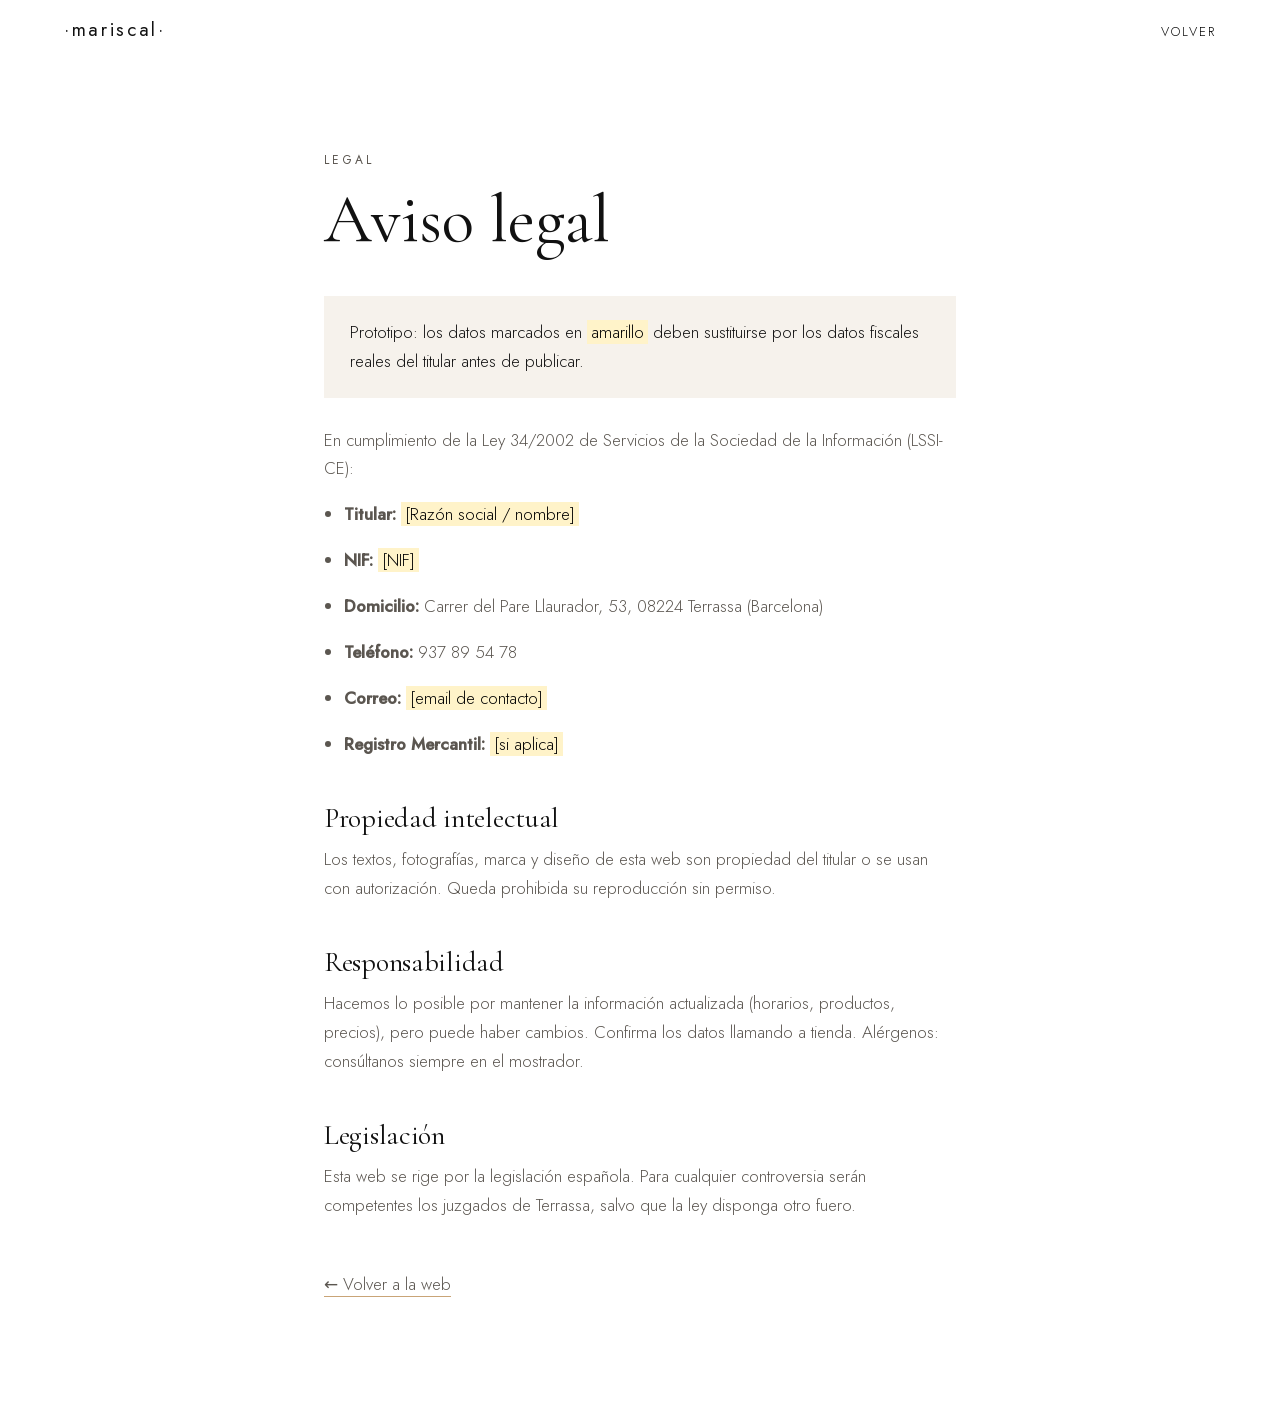
==== aviso-legal.html @ 3af7b6c2 "Prototipo web Pastisseria Mariscal Co-Authored-By: Claude Sonnet 5.5 <noreply@anthropic.com>" ====
<!doctype html>
<html lang="es"><head><meta charset="utf-8"><meta name="viewport" content="width=device-width,initial-scale=1">
<title>Aviso legal · Mariscal</title><meta name="robots" content="index,follow">
<link rel="stylesheet" href="assets/fonts/fonts.css"><link rel="stylesheet" href="assets/style.css"></head>
<body><header class="nav scrolled"><a class="mark" href="index.html" style="opacity:1">·mariscal·</a><ul><li><a href="index.html">Volver</a></li></ul></header>
<main class="doc"><p class="eyebrow">Legal</p><h1>Aviso legal</h1>
<div class="note">Prototipo: los datos marcados en <mark>amarillo</mark> deben sustituirse por los datos fiscales reales del titular antes de publicar.</div>
<p>En cumplimiento de la Ley 34/2002 de Servicios de la Sociedad de la Información (LSSI-CE):</p>
<ul><li><strong>Titular:</strong> <mark>[Razón social / nombre]</mark></li><li><strong>NIF:</strong> <mark>[NIF]</mark></li>
<li><strong>Domicilio:</strong> Carrer del Pare Llaurador, 53, 08224 Terrassa (Barcelona)</li><li><strong>Teléfono:</strong> 937 89 54 78</li><li><strong>Correo:</strong> <mark>[email de contacto]</mark></li><li><strong>Registro Mercantil:</strong> <mark>[si aplica]</mark></li></ul>
<h2>Propiedad intelectual</h2>
<p>Los textos, fotografías, marca y diseño de esta web son propiedad del titular o se usan con autorización. Queda prohibida su reproducción sin permiso.</p>
<h2>Responsabilidad</h2>
<p>Hacemos lo posible por mantener la información actualizada (horarios, productos, precios), pero puede haber cambios. Confirma los datos llamando a tienda. Alérgenos: consúltanos siempre en el mostrador.</p>
<h2>Legislación</h2>
<p>Esta web se rige por la legislación española. Para cualquier controversia serán competentes los juzgados de Terrassa, salvo que la ley disponga otro fuero.</p><p style="margin-top:50px"><a href="index.html">← Volver a la web</a></p></main></body></html>
---- assets/fonts/fonts.css ----
@font-face{font-family:'Cormorant Garamond';font-style:italic;font-weight:400;font-display:swap;src:url(../fonts/CormorantGaramond-italic-400.woff) format('woff')}
@font-face{font-family:'Cormorant Garamond';font-style:normal;font-weight:400;font-display:swap;src:url(../fonts/CormorantGaramond-normal-400.woff) format('woff')}
@font-face{font-family:'Jost';font-style:normal;font-weight:300;font-display:swap;src:url(../fonts/Jost-normal-300.woff2) format('woff2')}
@font-face{font-family:'Jost';font-style:normal;font-weight:400;font-display:swap;src:url(../fonts/Jost-normal-400.woff2) format('woff2')}
@font-face{font-family:'Jost';font-style:normal;font-weight:500;font-display:swap;src:url(../fonts/Jost-normal-500.woff2) format('woff2')}
---- assets/style.css ----
:root{
  --ink:#111;
  --ink-soft:#5b5650;
  --paper:#fff;
  --linen:#f6f2ec;
  --wood:#c9a477;
  --wood-deep:#a47c4e;
  --line:#e7e0d5;
  --ease:cubic-bezier(.22,.7,.1,1);
  --sans:'Jost',system-ui,sans-serif;
  --serif:'Cormorant Garamond',Georgia,serif;
  --gutter:clamp(20px,5vw,72px);
}
*{box-sizing:border-box;margin:0;padding:0}
html{scroll-behavior:smooth;-webkit-text-size-adjust:100%}
body{font-family:var(--sans);font-weight:300;color:var(--ink);background:var(--paper);line-height:1.7;font-size:17px;-webkit-font-smoothing:antialiased;overflow-x:hidden}
img{display:block;max-width:100%}
a{color:inherit;text-decoration:none}
::selection{background:var(--wood);color:#fff}
:focus-visible{outline:1px solid var(--ink);outline-offset:4px}

/* ---------- type ---------- */
.eyebrow{font-size:12px;letter-spacing:.28em;text-transform:uppercase;color:var(--wood-deep);font-weight:400}
h2{font-family:var(--serif);font-weight:400;font-size:clamp(34px,5vw,64px);line-height:1.08;letter-spacing:-.01em}
h2 em{font-style:italic}
.lede{color:var(--ink-soft);max-width:46ch}
section{padding:clamp(88px,13vw,180px) var(--gutter)}
.wrap{max-width:1240px;margin:0 auto}

/* ---------- nav ---------- */
.nav{position:fixed;inset:0 0 auto 0;z-index:50;display:flex;justify-content:space-between;align-items:center;padding:22px var(--gutter);transition:background .5s var(--ease),padding .5s var(--ease),transform .6s var(--ease)}
.nav.scrolled{background:rgba(255,255,255,.88);backdrop-filter:blur(14px);-webkit-backdrop-filter:blur(14px);padding:14px var(--gutter)}
.nav.hide{transform:translateY(-100%)}
.mark{font-weight:400;letter-spacing:.14em;font-size:19px;opacity:0;transition:opacity .5s}
.nav.scrolled .mark{opacity:1}
.nav ul{display:flex;gap:clamp(18px,3vw,40px);list-style:none}
.nav ul a,.link{font-size:13px;letter-spacing:.16em;text-transform:uppercase;position:relative;padding-bottom:3px}
.nav ul a::after,.link::after{content:"";position:absolute;left:0;bottom:0;height:1px;width:100%;background:currentColor;transform:scaleX(0);transform-origin:right;transition:transform .5s var(--ease)}
.nav ul a:hover::after,.link:hover::after{transform:scaleX(1);transform-origin:left}
@media(max-width:720px){.nav ul li:nth-child(n+3){display:none}}

/* ---------- hero ---------- */
.hero{min-height:100svh;padding:0;position:relative;display:flex;flex-direction:column;justify-content:center;align-items:center;text-align:center;background:var(--paper);overflow:hidden}
.hero-grain{position:absolute;inset:auto 0 0 0;height:38%;background:linear-gradient(to top,var(--linen),transparent);pointer-events:none}
.wordmark{font-weight:400;font-size:clamp(54px,15.5vw,230px);line-height:1;letter-spacing:.015em;display:flex;align-items:center;gap:.06em;white-space:nowrap}
.wordmark .dot{width:.085em;height:.085em;background:var(--wood-deep);border-radius:50%;flex:none;transform:scale(0);animation:pop 1s var(--ease) 1.5s forwards}
.wordmark .l{display:inline-block;transform:translateY(60%);opacity:0;filter:blur(8px);animation:rise 1.3s var(--ease) forwards;animation-delay:calc(.25s + var(--i)*.07s)}
.hero-sub{margin-top:clamp(18px,3vw,40px);display:flex;gap:18px;align-items:center;opacity:0;animation:fade 1.4s var(--ease) 1.6s forwards}
.hero-sub span{font-size:12px;letter-spacing:.34em;text-transform:uppercase}
.hero-sub i{width:36px;height:1px;background:var(--wood-deep);display:block}
.scroll-cue{position:absolute;bottom:34px;left:50%;width:1px;height:56px;background:linear-gradient(var(--ink),transparent);transform-origin:top;animation:cue 2.4s var(--ease) 2.2s infinite;opacity:0}
@keyframes rise{to{transform:none;opacity:1;filter:none}}
@keyframes pop{to{transform:scale(1)}}
@keyframes fade{to{opacity:1}}
@keyframes cue{0%{opacity:0;transform:scaleY(0)}40%{opacity:1;transform:scaleY(1)}100%{opacity:0;transform:scaleY(1) translateY(20px)}}

/* ---------- reveal ---------- */
.rv{opacity:0;transform:translateY(34px);transition:opacity 1.2s var(--ease),transform 1.2s var(--ease);transition-delay:var(--d,0s)}
.rv.in{opacity:1;transform:none}
.img-mask{overflow:hidden;position:relative}
.img-mask img{width:100%;height:100%;object-fit:cover;transform:scale(1.18);transition:transform 2.2s var(--ease)}
.img-mask::after{content:"";position:absolute;inset:0;background:var(--paper);transform-origin:top;transition:transform 1.4s var(--ease)}
.img-mask.in img{transform:scale(1)}
.img-mask.in::after{transform:scaleY(0)}
.linen .img-mask::after{background:var(--linen)}

/* ---------- about ---------- */
.about{display:grid;grid-template-columns:1fr 1fr;gap:clamp(40px,8vw,130px);align-items:center}
.about .photo{aspect-ratio:3/4;max-height:78vh;background:var(--linen)}
.about .photo img{object-position:center 40%}
.about h2{margin:20px 0 32px}
.about p+p{margin-top:1.1em}
.about .lede{max-width:52ch}
.facts{margin-top:48px;padding-top:32px;border-top:1px solid var(--line);display:grid;grid-template-columns:repeat(3,1fr);gap:20px}
.facts b{display:block;font-family:var(--serif);font-weight:400;font-size:clamp(30px,3.4vw,46px);line-height:1}
.facts span{font-size:12px;letter-spacing:.16em;text-transform:uppercase;color:var(--ink-soft)}
@media(max-width:860px){.about{grid-template-columns:1fr}.about .photo{max-height:60vh}}

/* ---------- values strip ---------- */
.values{background:var(--linen);padding-top:clamp(64px,8vw,110px);padding-bottom:clamp(64px,8vw,110px)}
.values ul{list-style:none;display:grid;grid-template-columns:repeat(4,1fr);gap:clamp(24px,4vw,56px)}
.values li{border-top:1px solid var(--wood);padding-top:22px}
.values h3{font-family:var(--serif);font-weight:400;font-size:26px;margin-bottom:6px}
.values p{font-size:15px;color:var(--ink-soft);line-height:1.6}
@media(max-width:860px){.values ul{grid-template-columns:1fr 1fr}}
@media(max-width:480px){.values ul{grid-template-columns:1fr}}

/* ---------- blog ---------- */
.blog-head{display:flex;justify-content:space-between;align-items:flex-end;gap:30px;flex-wrap:wrap;margin-bottom:clamp(40px,6vw,80px)}
.blog-head h2{margin-top:16px}
.posts{display:grid;grid-template-columns:1.25fr 1fr 1fr;gap:clamp(18px,2.4vw,36px);align-items:start}
.post{display:block}
.post .img-mask{aspect-ratio:4/5;background:var(--linen)}
.post:nth-child(2){margin-top:clamp(30px,6vw,90px)}
.post:nth-child(3){margin-top:clamp(0px,3vw,40px)}
.post img{transition:transform 1.4s var(--ease)}
.post.in:hover img,.post:hover .img-mask.in img{transform:scale(1.045)}
.meta{margin-top:20px;display:flex;gap:14px;font-size:11px;letter-spacing:.24em;text-transform:uppercase;color:var(--wood-deep)}
.post h3{font-family:var(--serif);font-weight:400;font-size:clamp(24px,2.4vw,32px);line-height:1.15;margin:8px 0 10px}
.post p{font-size:15px;color:var(--ink-soft);max-width:38ch}
.post .more{display:inline-block;margin-top:14px;font-size:12px;letter-spacing:.2em;text-transform:uppercase;border-bottom:1px solid var(--ink);padding-bottom:2px;transition:letter-spacing .5s var(--ease),border-color .5s}
.post:hover .more{letter-spacing:.3em;border-color:var(--wood-deep)}
@media(max-width:860px){.posts{grid-template-columns:1fr 1fr}.post:first-child{grid-column:1/-1}.post:first-child .img-mask{aspect-ratio:16/11}.post:nth-child(n){margin-top:0}}
@media(max-width:520px){.posts{grid-template-columns:1fr}}

/* ---------- reviews ---------- */
.reviews{background:var(--linen);padding-left:0;padding-right:0;overflow:hidden}
.reviews .head{padding:0 var(--gutter);max-width:1240px;margin:0 auto clamp(40px,6vw,72px);display:flex;justify-content:space-between;align-items:flex-end;gap:24px;flex-wrap:wrap}
.reviews h2{margin-top:16px}
.score{display:flex;gap:36px}
.score div{font-size:12px;letter-spacing:.14em;text-transform:uppercase;color:var(--ink-soft)}
.score b{display:block;font-family:var(--serif);font-weight:400;font-size:44px;color:var(--ink);letter-spacing:0;line-height:1}
.score small{font-size:11px;letter-spacing:.1em}
.rail{cursor:grab;user-select:none;-webkit-user-select:none;-webkit-mask-image:linear-gradient(90deg,transparent,#000 8%,#000 92%,transparent);mask-image:linear-gradient(90deg,transparent,#000 8%,#000 92%,transparent)}
.track{display:flex;gap:24px;width:max-content;will-change:transform;padding:6px 0}
.card{width:clamp(280px,30vw,400px);background:var(--paper);padding:38px 34px 32px;display:flex;flex-direction:column;justify-content:space-between;min-height:290px;transition:transform .8s var(--ease),box-shadow .8s var(--ease)}
.rail:hover .card{box-shadow:0 20px 40px -28px rgba(60,40,10,.35)}
.card .stars{letter-spacing:.3em;color:var(--wood-deep);font-size:13px}
.card q{font-family:var(--serif);font-size:clamp(22px,2vw,26px);line-height:1.3;quotes:"«" "»";margin:18px 0 26px;display:block}
.card footer{font-size:12px;letter-spacing:.18em;text-transform:uppercase;color:var(--ink-soft);display:flex;justify-content:space-between}
.hint{text-align:center;margin-top:36px;font-size:11px;letter-spacing:.28em;text-transform:uppercase;color:var(--ink-soft);opacity:.7}
.rail-static{overflow-x:auto}

/* ---------- footer ---------- */
footer.site{background:var(--paper);padding:clamp(80px,10vw,140px) var(--gutter) 36px}
.visit{display:grid;grid-template-columns:1.15fr 1fr;gap:clamp(30px,6vw,100px);align-items:stretch}
.map{position:relative;min-height:440px;background:var(--linen);overflow:hidden}
.map iframe{position:absolute;inset:0;width:100%;height:100%;border:0;filter:grayscale(1) contrast(.95) sepia(.18);transition:opacity .6s var(--ease);opacity:0}
.map iframe.show{opacity:1}
.visit h2{margin:16px 0 30px}
.shops{list-style:none;border-top:1px solid var(--line)}
.shop{border-bottom:1px solid var(--line)}
.shop button{all:unset;cursor:pointer;display:block;width:100%;padding:26px 0;box-sizing:border-box}
.shop h3{font-family:var(--serif);font-weight:400;font-size:28px;display:flex;justify-content:space-between;align-items:baseline;gap:12px;transition:transform .6s var(--ease)}
.shop h3 small{font-family:var(--sans);font-size:12px;letter-spacing:.14em;color:var(--wood-deep)}
.shop button:hover h3,.shop.on h3{transform:translateX(8px)}
.shop .more{display:grid;grid-template-rows:0fr;transition:grid-template-rows .7s var(--ease)}
.shop.on .more{grid-template-rows:1fr}
.shop .more>div{overflow:hidden}
.shop address{font-style:normal;color:var(--ink-soft);font-size:15px;padding-bottom:6px}
.tags{display:flex;gap:8px;flex-wrap:wrap;margin:12px 0 18px}
.tags span{font-size:11px;letter-spacing:.14em;text-transform:uppercase;border:1px solid var(--line);padding:4px 12px;border-radius:99px}
.links{display:flex;gap:26px;flex-wrap:wrap;padding-bottom:26px}
.fine{margin-top:clamp(70px,9vw,120px);padding-top:28px;border-top:1px solid var(--line);display:flex;justify-content:space-between;gap:20px;flex-wrap:wrap;font-size:12px;color:var(--ink-soft);letter-spacing:.04em}
.fine nav{display:flex;gap:26px;flex-wrap:wrap}
.fine a{transition:color .3s}.fine a:hover{color:var(--ink)}
.big-mark{margin:clamp(50px,7vw,90px) 0 0;font-size:clamp(46px,17vw,260px);font-weight:400;line-height:1;letter-spacing:.015em;text-align:center;color:var(--linen);white-space:nowrap;user-select:none}
@media(max-width:860px){.visit{grid-template-columns:1fr}.map{min-height:340px}}

/* ---------- legal pages ---------- */
.doc{max-width:760px;margin:0 auto;padding:150px var(--gutter) 100px}
.doc h1{font-family:var(--serif);font-weight:400;font-size:clamp(40px,6vw,68px);line-height:1.05;margin:14px 0 40px}
.doc h2{font-size:28px;margin:44px 0 12px}
.doc p,.doc li{color:var(--ink-soft);margin-bottom:1em}
.doc ul{padding-left:1.2em}
.doc a{border-bottom:1px solid var(--wood)}
.doc .note{background:var(--linen);padding:22px 26px;color:var(--ink);margin:28px 0}
.doc mark{background:#fff3c9;padding:0 4px}

/* ---------- motion preferences ---------- */
@media(prefers-reduced-motion:reduce){
  html{scroll-behavior:auto}
  *,*::before,*::after{animation-duration:.01ms!important;animation-delay:0s!important;transition-duration:.01ms!important}
  .rv,.wordmark .l,.hero-sub{opacity:1;transform:none;filter:none}
  .wordmark .dot{transform:none}
  .img-mask::after{display:none}.img-mask img{transform:none}
}
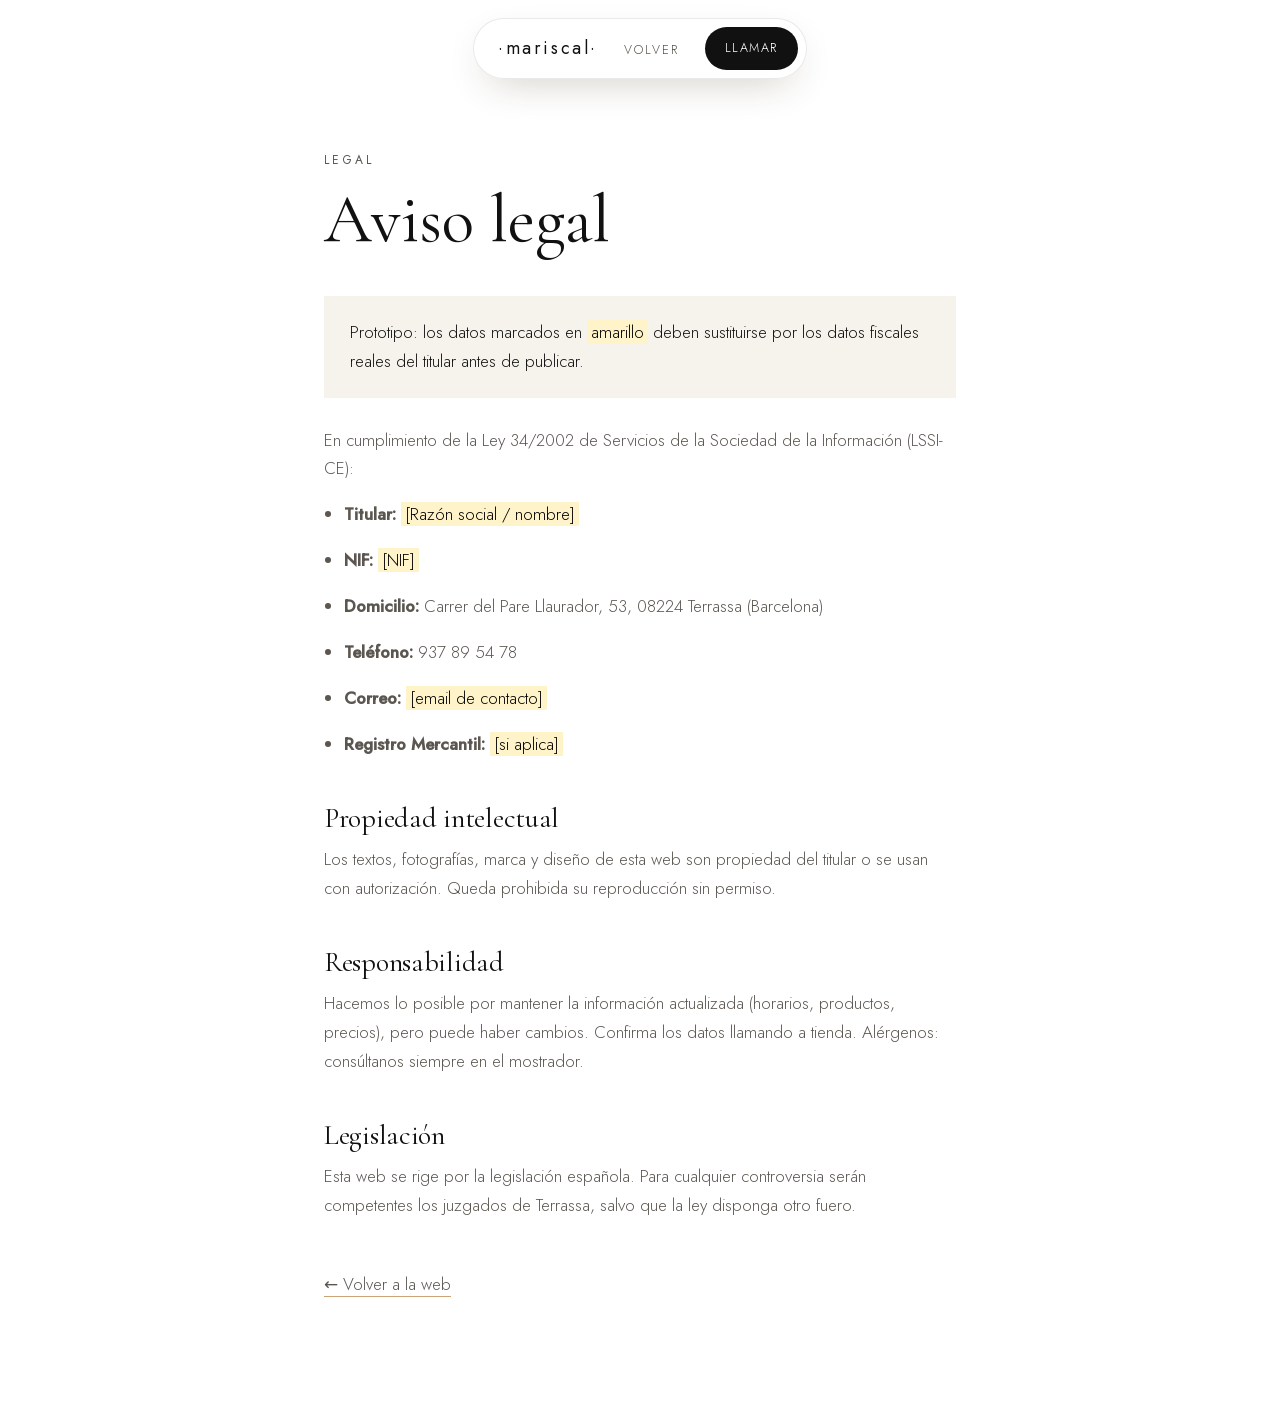
==== commit acf985d9: "Hero estilo Meli&Cakes: imagen de fondo, texto encima, nav en píldora Co-Authored-By: Claude Sonnet " ====
--- a/aviso-legal.html
+++ b/aviso-legal.html
@@ -2,7 +2,7 @@
 <html lang="es"><head><meta charset="utf-8"><meta name="viewport" content="width=device-width,initial-scale=1">
 <title>Aviso legal · Mariscal</title><meta name="robots" content="index,follow">
 <link rel="stylesheet" href="assets/fonts/fonts.css"><link rel="stylesheet" href="assets/style.css"></head>
-<body><header class="nav scrolled"><a class="mark" href="index.html" style="opacity:1">·mariscal·</a><ul><li><a href="index.html">Volver</a></li></ul></header>
+<body><header class="nav scrolled"><nav class="pill"><a class="mark" href="index.html">·mariscal·</a><ul><li><a href="index.html">Volver</a></li></ul><a class="call" href="tel:+34937895478">Llamar</a></nav></header>
 <main class="doc"><p class="eyebrow">Legal</p><h1>Aviso legal</h1>
 <div class="note">Prototipo: los datos marcados en <mark>amarillo</mark> deben sustituirse por los datos fiscales reales del titular antes de publicar.</div>
 <p>En cumplimiento de la Ley 34/2002 de Servicios de la Sociedad de la Información (LSSI-CE):</p>
--- a/assets/style.css
+++ b/assets/style.css
@@ -12,7 +12,7 @@
   --gutter:clamp(20px,5vw,72px);
 }
 *{box-sizing:border-box;margin:0;padding:0}
-html{scroll-behavior:smooth;-webkit-text-size-adjust:100%}
+html{scroll-behavior:smooth;-webkit-text-size-adjust:100%;-webkit-tap-highlight-color:transparent}
 body{font-family:var(--sans);font-weight:300;color:var(--ink);background:var(--paper);line-height:1.7;font-size:17px;-webkit-font-smoothing:antialiased;overflow-x:hidden}
 img{display:block;max-width:100%}
 a{color:inherit;text-decoration:none}
@@ -27,32 +27,66 @@
 section{padding:clamp(88px,13vw,180px) var(--gutter)}
 .wrap{max-width:1240px;margin:0 auto}
 
-/* ---------- nav ---------- */
-.nav{position:fixed;inset:0 0 auto 0;z-index:50;display:flex;justify-content:space-between;align-items:center;padding:22px var(--gutter);transition:background .5s var(--ease),padding .5s var(--ease),transform .6s var(--ease)}
-.nav.scrolled{background:rgba(255,255,255,.88);backdrop-filter:blur(14px);-webkit-backdrop-filter:blur(14px);padding:14px var(--gutter)}
-.nav.hide{transform:translateY(-100%)}
-.mark{font-weight:400;letter-spacing:.14em;font-size:19px;opacity:0;transition:opacity .5s}
-.nav.scrolled .mark{opacity:1}
-.nav ul{display:flex;gap:clamp(18px,3vw,40px);list-style:none}
-.nav ul a,.link{font-size:13px;letter-spacing:.16em;text-transform:uppercase;position:relative;padding-bottom:3px}
-.nav ul a::after,.link::after{content:"";position:absolute;left:0;bottom:0;height:1px;width:100%;background:currentColor;transform:scaleX(0);transform-origin:right;transition:transform .5s var(--ease)}
-.nav ul a:hover::after,.link:hover::after{transform:scaleX(1);transform-origin:left}
-@media(max-width:720px){.nav ul li:nth-child(n+3){display:none}}
-
-/* ---------- hero ---------- */
-.hero{min-height:100svh;padding:0;position:relative;display:flex;flex-direction:column;justify-content:center;align-items:center;text-align:center;background:var(--paper);overflow:hidden}
-.hero-grain{position:absolute;inset:auto 0 0 0;height:38%;background:linear-gradient(to top,var(--linen),transparent);pointer-events:none}
-.wordmark{font-weight:400;font-size:clamp(54px,15.5vw,230px);line-height:1;letter-spacing:.015em;display:flex;align-items:center;gap:.06em;white-space:nowrap}
-.wordmark .dot{width:.085em;height:.085em;background:var(--wood-deep);border-radius:50%;flex:none;transform:scale(0);animation:pop 1s var(--ease) 1.5s forwards}
-.wordmark .l{display:inline-block;transform:translateY(60%);opacity:0;filter:blur(8px);animation:rise 1.3s var(--ease) forwards;animation-delay:calc(.25s + var(--i)*.07s)}
-.hero-sub{margin-top:clamp(18px,3vw,40px);display:flex;gap:18px;align-items:center;opacity:0;animation:fade 1.4s var(--ease) 1.6s forwards}
-.hero-sub span{font-size:12px;letter-spacing:.34em;text-transform:uppercase}
-.hero-sub i{width:36px;height:1px;background:var(--wood-deep);display:block}
-.scroll-cue{position:absolute;bottom:34px;left:50%;width:1px;height:56px;background:linear-gradient(var(--ink),transparent);transform-origin:top;animation:cue 2.4s var(--ease) 2.2s infinite;opacity:0}
+/* ---------- nav (floating glass pill) ---------- */
+.nav{position:fixed;top:18px;inset-inline:0;z-index:50;display:flex;justify-content:center;padding:0 16px;pointer-events:none;transition:transform .7s var(--ease)}
+.nav.hide{transform:translateY(-140%)}
+.pill{pointer-events:auto;display:flex;align-items:center;gap:26px;padding:8px 8px 8px 24px;border-radius:99px;background:rgba(255,255,255,.55);border:1px solid rgba(17,17,17,.09);-webkit-backdrop-filter:blur(22px) saturate(1.4);backdrop-filter:blur(22px) saturate(1.4);box-shadow:0 8px 32px -14px rgba(60,40,10,.22);transition:background .6s var(--ease),box-shadow .6s var(--ease),padding .6s var(--ease)}
+.nav.scrolled .pill{background:rgba(255,255,255,.82);box-shadow:0 14px 40px -16px rgba(60,40,10,.3)}
+.mark{font-weight:400;letter-spacing:.14em;font-size:18px;white-space:nowrap}
+.pill ul{display:flex;gap:clamp(16px,2vw,28px);list-style:none}
+.pill ul a,.link{font-size:12.5px;letter-spacing:.16em;text-transform:uppercase;position:relative;padding-bottom:3px;color:var(--ink-soft);transition:color .4s var(--ease)}
+.pill ul a:hover{color:var(--ink)}
+.pill ul a::after,.link::after{content:"";position:absolute;left:0;bottom:0;height:1px;width:100%;background:currentColor;transform:scaleX(0);transform-origin:right;transition:transform .5s var(--ease)}
+.pill ul a:hover::after,.link:hover::after{transform:scaleX(1);transform-origin:left}
+.link{color:var(--ink)}
+.call{font-size:12.5px;letter-spacing:.12em;text-transform:uppercase;background:var(--ink);color:#fff;padding:11px 20px;border-radius:99px;transition:transform .5s var(--ease),background .4s}
+.call:hover{background:var(--wood-deep)}
+.call:active{transform:scale(.96)}
+@media(max-width:720px){
+  .pill{gap:14px;padding:6px 6px 6px 18px}
+  .pill ul{display:none}
+  .mark{font-size:16px}
+  .call{padding:10px 18px}
+}
+
+/* ---------- hero (full-bleed image, text on top) ---------- */
+.hero{--p:0;position:relative;height:100svh;min-height:600px;padding:0;overflow:hidden;isolation:isolate;background:var(--linen)}
+.hero-bg{position:absolute;inset:0;z-index:-3;overflow:hidden}
+.hero-bg img{position:absolute;left:0;top:0;width:100%;height:100%;object-fit:cover;object-position:50% 66%;transform:translate3d(0,calc(var(--p) * 9%),0) scale(calc(1 + var(--p) * .1));opacity:0;animation:bgIn 2.2s var(--ease) .1s forwards;will-change:transform}
+@keyframes bgIn{from{opacity:0;scale:1.12}to{opacity:1;scale:1}}
+.hero-shade{position:absolute;inset:0;z-index:-2;pointer-events:none;background:linear-gradient(to right,rgba(255,255,255,.88) 0%,rgba(255,255,255,.55) 38%,rgba(255,255,255,0) 72%)}
+.hero-fade{position:absolute;inset:0;z-index:-1;pointer-events:none;background:linear-gradient(to top,rgba(255,255,255,.72) 0%,rgba(255,255,255,0) 45%);box-shadow:inset 0 0 0 100vmax rgba(255,255,255,calc(var(--p) * .9))}
+.hero-copy{position:absolute;left:clamp(20px,7vw,110px);right:var(--gutter);bottom:clamp(56px,11svh,120px);max-width:760px;transform:translate3d(0,calc(var(--p) * -60px),0);opacity:calc(1 - var(--p) * 1.4)}
+.pillbadge{display:inline-block;font-size:10.5px;letter-spacing:.24em;text-transform:uppercase;padding:7px 14px;border-radius:99px;border:1px solid rgba(17,17,17,.14);background:rgba(255,255,255,.5);-webkit-backdrop-filter:blur(8px);backdrop-filter:blur(8px);margin-bottom:clamp(18px,3vw,30px);opacity:0;transform:translateY(12px);animation:up .9s var(--ease) .5s forwards}
+.wordmark{font-weight:400;font-size:clamp(56px,11.5vw,176px);line-height:1;letter-spacing:.015em;display:flex;align-items:center;gap:.06em;white-space:nowrap}
+.wordmark .dot{width:.085em;height:.085em;background:var(--wood-deep);border-radius:50%;flex:none;transform:scale(0);animation:pop 1s var(--ease) 1.4s forwards}
+.wordmark .l{display:inline-block;transform:translateY(60%);opacity:0;filter:blur(8px);animation:rise 1.3s var(--ease) forwards;animation-delay:calc(.45s + var(--i)*.07s)}
+.hero-p{margin-top:clamp(18px,2.4vw,28px);font-size:clamp(16px,1.5vw,20px);max-width:30ch;color:var(--ink);opacity:0;transform:translateY(16px);animation:up 1s var(--ease) 1.5s forwards}
+.hero-cta{margin-top:clamp(24px,3vw,36px);display:flex;gap:12px;flex-wrap:wrap;align-items:center;opacity:0;transform:translateY(16px);animation:up 1s var(--ease) 1.7s forwards}
+.btn{display:inline-flex;align-items:center;gap:14px;border-radius:99px;font-size:14px;letter-spacing:.04em;transition:transform .5s var(--ease),background .5s var(--ease),color .5s var(--ease)}
+.btn:active{transform:scale(.97)}
+.btn.dark{background:var(--ink);color:#fff;padding:7px 7px 7px 24px}
+.btn.dark i{display:grid;place-items:center;width:38px;height:38px;border-radius:50%;background:rgba(255,255,255,.16);transition:transform .5s var(--ease)}
+.btn.dark:hover i{transform:translateX(3px)}
+.btn.ghost{padding:14px 26px;border:1px solid rgba(17,17,17,.25);background:rgba(255,255,255,.35);-webkit-backdrop-filter:blur(8px);backdrop-filter:blur(8px)}
+.btn.ghost:hover{background:var(--ink);color:#fff}
+.scroll-cue{position:absolute;right:clamp(20px,4vw,56px);bottom:32px;display:flex;flex-direction:column;align-items:center;gap:10px;opacity:0;animation:fade 1s var(--ease) 2.2s forwards;transform:translate3d(0,calc(var(--p) * -30px),0)}
+.scroll-cue span{font-size:10px;letter-spacing:.24em;text-transform:uppercase;writing-mode:vertical-rl;color:var(--ink-soft)}
+.scroll-cue i{width:1px;height:48px;background:linear-gradient(var(--ink),transparent);transform-origin:top;animation:cue 2.4s var(--ease) 2.6s infinite}
+@keyframes up{to{opacity:1;transform:none}}
 @keyframes rise{to{transform:none;opacity:1;filter:none}}
 @keyframes pop{to{transform:scale(1)}}
 @keyframes fade{to{opacity:1}}
 @keyframes cue{0%{opacity:0;transform:scaleY(0)}40%{opacity:1;transform:scaleY(1)}100%{opacity:0;transform:scaleY(1) translateY(20px)}}
+@media(max-width:720px){
+  .hero{min-height:560px}
+  .hero-bg img{object-position:50% 100%;transform:translate3d(0,calc(var(--p) * 9%),0) scale(calc(1.9 + var(--p) * .1));transform-origin:50% 100%}
+  .hero-shade{background:linear-gradient(to top,rgba(255,255,255,.94) 0%,rgba(255,255,255,.8) 38%,rgba(255,255,255,.12) 72%,rgba(255,255,255,.4) 100%)}
+  .hero-fade{background:none}
+  .hero-copy{left:20px;right:20px;bottom:44px}
+  .wordmark{font-size:15.6vw}
+  .scroll-cue{display:none}
+}
 
 /* ---------- reveal ---------- */
 .rv{opacity:0;transform:translateY(34px);transition:opacity 1.2s var(--ease),transform 1.2s var(--ease);transition-delay:var(--d,0s)}
@@ -94,12 +128,10 @@
 .post:nth-child(2){margin-top:clamp(30px,6vw,90px)}
 .post:nth-child(3){margin-top:clamp(0px,3vw,40px)}
 .post img{transition:transform 1.4s var(--ease)}
-.post.in:hover img,.post:hover .img-mask.in img{transform:scale(1.045)}
+@media(hover:hover){.post:hover .img-mask.in img{transform:scale(1.045)}}
 .meta{margin-top:20px;display:flex;gap:14px;font-size:11px;letter-spacing:.24em;text-transform:uppercase;color:var(--wood-deep)}
 .post h3{font-family:var(--serif);font-weight:400;font-size:clamp(24px,2.4vw,32px);line-height:1.15;margin:8px 0 10px}
 .post p{font-size:15px;color:var(--ink-soft);max-width:38ch}
-.post .more{display:inline-block;margin-top:14px;font-size:12px;letter-spacing:.2em;text-transform:uppercase;border-bottom:1px solid var(--ink);padding-bottom:2px;transition:letter-spacing .5s var(--ease),border-color .5s}
-.post:hover .more{letter-spacing:.3em;border-color:var(--wood-deep)}
 @media(max-width:860px){.posts{grid-template-columns:1fr 1fr}.post:first-child{grid-column:1/-1}.post:first-child .img-mask{aspect-ratio:16/11}.post:nth-child(n){margin-top:0}}
 @media(max-width:520px){.posts{grid-template-columns:1fr}}
 
@@ -111,14 +143,13 @@
 .score div{font-size:12px;letter-spacing:.14em;text-transform:uppercase;color:var(--ink-soft)}
 .score b{display:block;font-family:var(--serif);font-weight:400;font-size:44px;color:var(--ink);letter-spacing:0;line-height:1}
 .score small{font-size:11px;letter-spacing:.1em}
-.rail{cursor:grab;user-select:none;-webkit-user-select:none;-webkit-mask-image:linear-gradient(90deg,transparent,#000 8%,#000 92%,transparent);mask-image:linear-gradient(90deg,transparent,#000 8%,#000 92%,transparent)}
+.rail{touch-action:pan-y;cursor:grab;user-select:none;-webkit-user-select:none;-webkit-mask-image:linear-gradient(90deg,transparent,#000 8%,#000 92%,transparent);mask-image:linear-gradient(90deg,transparent,#000 8%,#000 92%,transparent)}
 .track{display:flex;gap:24px;width:max-content;will-change:transform;padding:6px 0}
 .card{width:clamp(280px,30vw,400px);background:var(--paper);padding:38px 34px 32px;display:flex;flex-direction:column;justify-content:space-between;min-height:290px;transition:transform .8s var(--ease),box-shadow .8s var(--ease)}
-.rail:hover .card{box-shadow:0 20px 40px -28px rgba(60,40,10,.35)}
+.rail .card{box-shadow:0 18px 40px -30px rgba(60,40,10,.3)}
 .card .stars{letter-spacing:.3em;color:var(--wood-deep);font-size:13px}
 .card q{font-family:var(--serif);font-size:clamp(22px,2vw,26px);line-height:1.3;quotes:"«" "»";margin:18px 0 26px;display:block}
 .card footer{font-size:12px;letter-spacing:.18em;text-transform:uppercase;color:var(--ink-soft);display:flex;justify-content:space-between}
-.hint{text-align:center;margin-top:36px;font-size:11px;letter-spacing:.28em;text-transform:uppercase;color:var(--ink-soft);opacity:.7}
 .rail-static{overflow-x:auto}
 
 /* ---------- footer ---------- */
@@ -159,9 +190,29 @@
 
 /* ---------- motion preferences ---------- */
 @media(prefers-reduced-motion:reduce){
+  .hero-bg img{opacity:1;animation:none}
   html{scroll-behavior:auto}
   *,*::before,*::after{animation-duration:.01ms!important;animation-delay:0s!important;transition-duration:.01ms!important}
-  .rv,.wordmark .l,.hero-sub{opacity:1;transform:none;filter:none}
+  .rv,.wordmark .l,.pillbadge,.hero-p,.hero-cta,.scroll-cue{opacity:1;transform:none;filter:none}
   .wordmark .dot{transform:none}
   .img-mask::after{display:none}.img-mask img{transform:none}
 }
+
+/* ---------- mobile ---------- */
+@media(max-width:720px){
+  body{font-size:16px}
+  .about .photo{aspect-ratio:4/5}
+  .facts{gap:12px}
+  .facts span{font-size:10.5px;letter-spacing:.1em;display:block;line-height:1.35;margin-top:6px}
+  .blog-head{align-items:flex-start}
+  .score{gap:24px}
+  .score b{font-size:38px}
+  .card{width:78vw;min-height:260px;padding:30px 26px 26px}
+  .track{gap:16px}
+  .map{min-height:300px}
+  .shop h3{font-size:24px}
+  .links{gap:20px}
+  .fine{flex-direction:column;gap:14px;padding-bottom:env(safe-area-inset-bottom)}
+  .doc{padding-top:120px}
+}
+@media(max-width:360px){.facts{grid-template-columns:1fr 1fr 1fr}.wordmark{gap:.04em}}
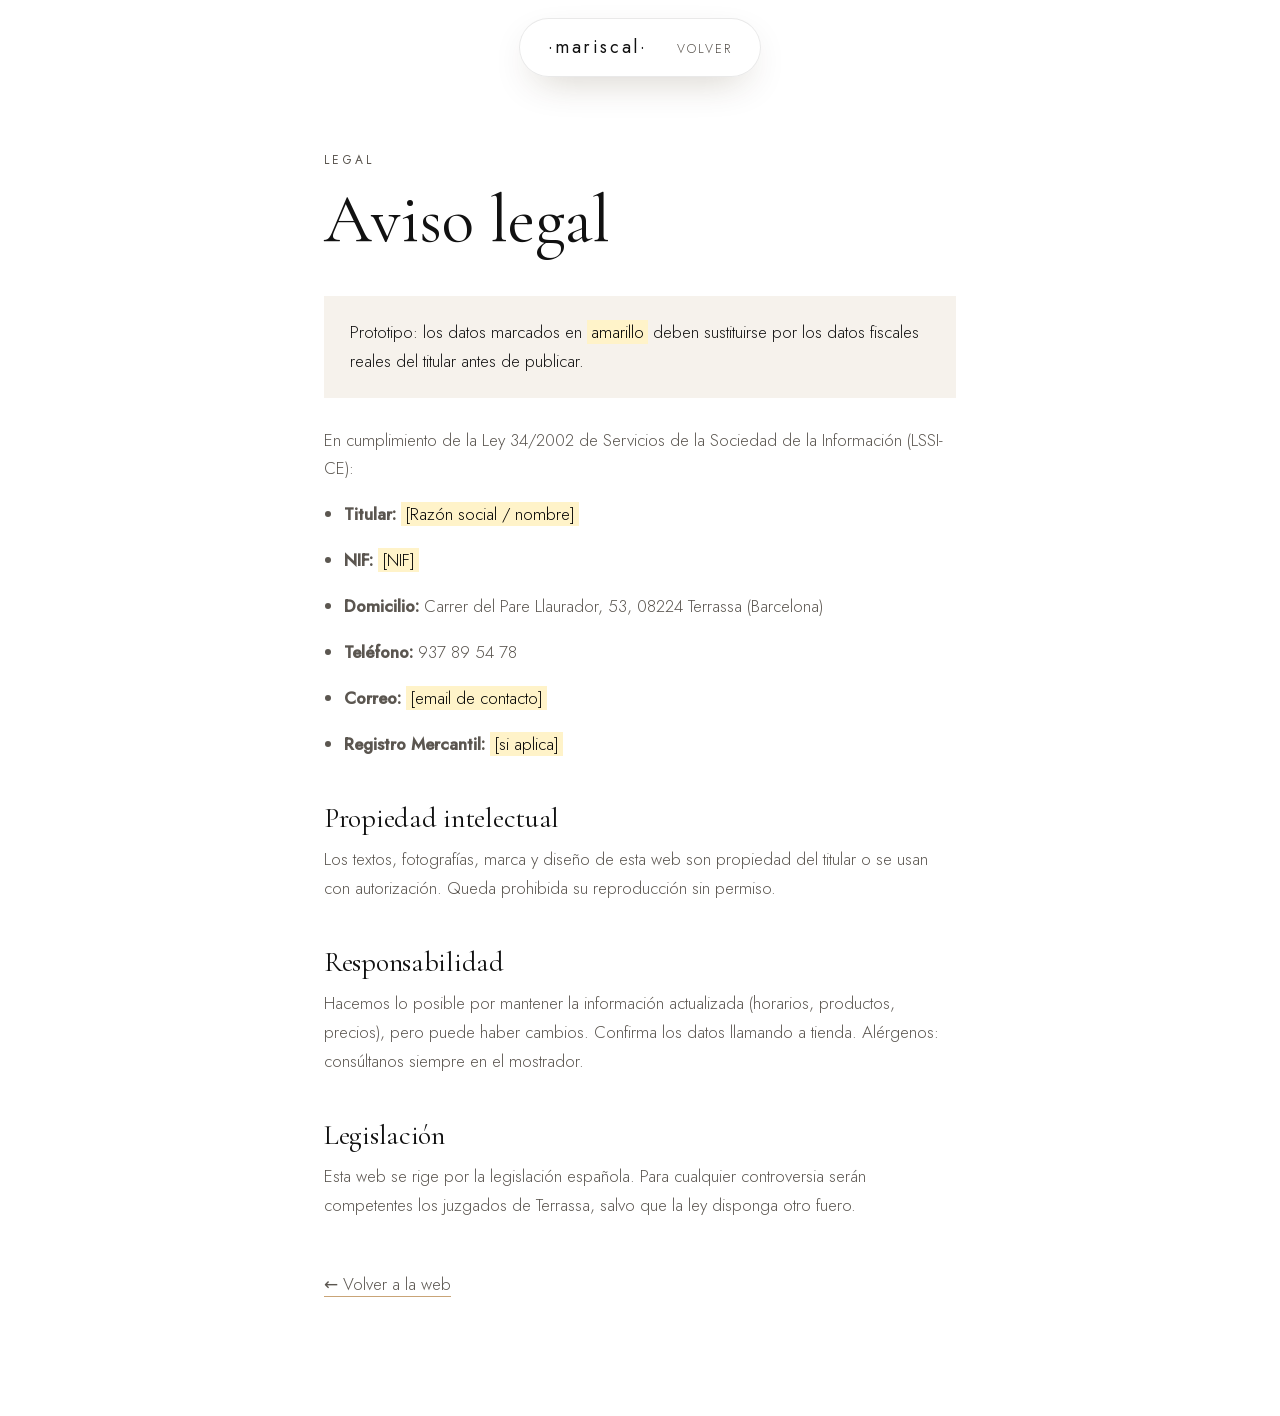
==== commit a3b49ba8: "Hero minimalista: texto centrado sobre imagen, sin botones Co-Authored-By: Claude Sonnet 5.5 <norepl" ====
--- a/aviso-legal.html
+++ b/aviso-legal.html
@@ -2,7 +2,7 @@
 <html lang="es"><head><meta charset="utf-8"><meta name="viewport" content="width=device-width,initial-scale=1">
 <title>Aviso legal · Mariscal</title><meta name="robots" content="index,follow">
 <link rel="stylesheet" href="assets/fonts/fonts.css"><link rel="stylesheet" href="assets/style.css"></head>
-<body><header class="nav scrolled"><nav class="pill"><a class="mark" href="index.html">·mariscal·</a><ul><li><a href="index.html">Volver</a></li></ul><a class="call" href="tel:+34937895478">Llamar</a></nav></header>
+<body><header class="nav scrolled"><nav class="pill"><a class="mark" href="index.html">·mariscal·</a><ul><li><a href="index.html">Volver</a></li></ul></nav></header>
 <main class="doc"><p class="eyebrow">Legal</p><h1>Aviso legal</h1>
 <div class="note">Prototipo: los datos marcados en <mark>amarillo</mark> deben sustituirse por los datos fiscales reales del titular antes de publicar.</div>
 <p>En cumplimiento de la Ley 34/2002 de Servicios de la Sociedad de la Información (LSSI-CE):</p>
--- a/assets/style.css
+++ b/assets/style.css
@@ -30,7 +30,7 @@
 /* ---------- nav (floating glass pill) ---------- */
 .nav{position:fixed;top:18px;inset-inline:0;z-index:50;display:flex;justify-content:center;padding:0 16px;pointer-events:none;transition:transform .7s var(--ease)}
 .nav.hide{transform:translateY(-140%)}
-.pill{pointer-events:auto;display:flex;align-items:center;gap:26px;padding:8px 8px 8px 24px;border-radius:99px;background:rgba(255,255,255,.55);border:1px solid rgba(17,17,17,.09);-webkit-backdrop-filter:blur(22px) saturate(1.4);backdrop-filter:blur(22px) saturate(1.4);box-shadow:0 8px 32px -14px rgba(60,40,10,.22);transition:background .6s var(--ease),box-shadow .6s var(--ease),padding .6s var(--ease)}
+.pill{pointer-events:auto;display:flex;align-items:center;gap:30px;padding:13px 28px;border-radius:99px;background:rgba(255,255,255,.55);border:1px solid rgba(17,17,17,.09);-webkit-backdrop-filter:blur(22px) saturate(1.4);backdrop-filter:blur(22px) saturate(1.4);box-shadow:0 8px 32px -14px rgba(60,40,10,.22);transition:background .6s var(--ease),box-shadow .6s var(--ease),padding .6s var(--ease)}
 .nav.scrolled .pill{background:rgba(255,255,255,.82);box-shadow:0 14px 40px -16px rgba(60,40,10,.3)}
 .mark{font-weight:400;letter-spacing:.14em;font-size:18px;white-space:nowrap}
 .pill ul{display:flex;gap:clamp(16px,2vw,28px);list-style:none}
@@ -39,37 +39,27 @@
 .pill ul a::after,.link::after{content:"";position:absolute;left:0;bottom:0;height:1px;width:100%;background:currentColor;transform:scaleX(0);transform-origin:right;transition:transform .5s var(--ease)}
 .pill ul a:hover::after,.link:hover::after{transform:scaleX(1);transform-origin:left}
 .link{color:var(--ink)}
-.call{font-size:12.5px;letter-spacing:.12em;text-transform:uppercase;background:var(--ink);color:#fff;padding:11px 20px;border-radius:99px;transition:transform .5s var(--ease),background .4s}
-.call:hover{background:var(--wood-deep)}
-.call:active{transform:scale(.96)}
 @media(max-width:720px){
-  .pill{gap:14px;padding:6px 6px 6px 18px}
-  .pill ul{display:none}
+  .pill{gap:18px;padding:12px 22px}
+  .pill ul{gap:16px}
+  .pill ul li:nth-child(2),.pill ul li:nth-child(3){display:none}
   .mark{font-size:16px}
-  .call{padding:10px 18px}
-}
+  }
 
 /* ---------- hero (full-bleed image, text on top) ---------- */
 .hero{--p:0;position:relative;height:100svh;min-height:600px;padding:0;overflow:hidden;isolation:isolate;background:var(--linen)}
 .hero-bg{position:absolute;inset:0;z-index:-3;overflow:hidden}
 .hero-bg img{position:absolute;left:0;top:0;width:100%;height:100%;object-fit:cover;object-position:50% 66%;transform:translate3d(0,calc(var(--p) * 9%),0) scale(calc(1 + var(--p) * .1));opacity:0;animation:bgIn 2.2s var(--ease) .1s forwards;will-change:transform}
 @keyframes bgIn{from{opacity:0;scale:1.12}to{opacity:1;scale:1}}
-.hero-shade{position:absolute;inset:0;z-index:-2;pointer-events:none;background:linear-gradient(to right,rgba(255,255,255,.88) 0%,rgba(255,255,255,.55) 38%,rgba(255,255,255,0) 72%)}
-.hero-fade{position:absolute;inset:0;z-index:-1;pointer-events:none;background:linear-gradient(to top,rgba(255,255,255,.72) 0%,rgba(255,255,255,0) 45%);box-shadow:inset 0 0 0 100vmax rgba(255,255,255,calc(var(--p) * .9))}
-.hero-copy{position:absolute;left:clamp(20px,7vw,110px);right:var(--gutter);bottom:clamp(56px,11svh,120px);max-width:760px;transform:translate3d(0,calc(var(--p) * -60px),0);opacity:calc(1 - var(--p) * 1.4)}
-.pillbadge{display:inline-block;font-size:10.5px;letter-spacing:.24em;text-transform:uppercase;padding:7px 14px;border-radius:99px;border:1px solid rgba(17,17,17,.14);background:rgba(255,255,255,.5);-webkit-backdrop-filter:blur(8px);backdrop-filter:blur(8px);margin-bottom:clamp(18px,3vw,30px);opacity:0;transform:translateY(12px);animation:up .9s var(--ease) .5s forwards}
-.wordmark{font-weight:400;font-size:clamp(56px,11.5vw,176px);line-height:1;letter-spacing:.015em;display:flex;align-items:center;gap:.06em;white-space:nowrap}
+.hero-shade{position:absolute;inset:0;z-index:-2;pointer-events:none;background:linear-gradient(to bottom,rgba(255,255,255,.86) 0%,rgba(255,255,255,.7) 40%,rgba(255,255,255,.55) 58%,rgba(255,255,255,.12) 85%,rgba(255,255,255,.3) 100%)}
+.hero-fade{position:absolute;inset:0;z-index:-1;pointer-events:none;box-shadow:inset 0 0 0 100vmax rgba(255,255,255,calc(var(--p) * .9))}
+.hero-copy{position:absolute;inset:0;display:flex;flex-direction:column;justify-content:center;align-items:center;text-align:center;padding:0 var(--gutter);transform:translate3d(0,calc(var(--p) * -60px),0);opacity:calc(1 - var(--p) * 1.4)}
+.wordmark{font-weight:400;font-size:clamp(54px,15.5vw,230px);line-height:1;letter-spacing:.015em;display:flex;align-items:center;gap:.06em;white-space:nowrap}
 .wordmark .dot{width:.085em;height:.085em;background:var(--wood-deep);border-radius:50%;flex:none;transform:scale(0);animation:pop 1s var(--ease) 1.4s forwards}
+.hero-sub{margin-top:clamp(18px,3vw,40px);display:flex;gap:18px;align-items:center;opacity:0;animation:fade 1.4s var(--ease) 1.6s forwards}
+.hero-sub span{font-size:12px;letter-spacing:.34em;text-transform:uppercase}
+.hero-sub i{width:36px;height:1px;background:var(--wood-deep);display:block}
 .wordmark .l{display:inline-block;transform:translateY(60%);opacity:0;filter:blur(8px);animation:rise 1.3s var(--ease) forwards;animation-delay:calc(.45s + var(--i)*.07s)}
-.hero-p{margin-top:clamp(18px,2.4vw,28px);font-size:clamp(16px,1.5vw,20px);max-width:30ch;color:var(--ink);opacity:0;transform:translateY(16px);animation:up 1s var(--ease) 1.5s forwards}
-.hero-cta{margin-top:clamp(24px,3vw,36px);display:flex;gap:12px;flex-wrap:wrap;align-items:center;opacity:0;transform:translateY(16px);animation:up 1s var(--ease) 1.7s forwards}
-.btn{display:inline-flex;align-items:center;gap:14px;border-radius:99px;font-size:14px;letter-spacing:.04em;transition:transform .5s var(--ease),background .5s var(--ease),color .5s var(--ease)}
-.btn:active{transform:scale(.97)}
-.btn.dark{background:var(--ink);color:#fff;padding:7px 7px 7px 24px}
-.btn.dark i{display:grid;place-items:center;width:38px;height:38px;border-radius:50%;background:rgba(255,255,255,.16);transition:transform .5s var(--ease)}
-.btn.dark:hover i{transform:translateX(3px)}
-.btn.ghost{padding:14px 26px;border:1px solid rgba(17,17,17,.25);background:rgba(255,255,255,.35);-webkit-backdrop-filter:blur(8px);backdrop-filter:blur(8px)}
-.btn.ghost:hover{background:var(--ink);color:#fff}
 .scroll-cue{position:absolute;right:clamp(20px,4vw,56px);bottom:32px;display:flex;flex-direction:column;align-items:center;gap:10px;opacity:0;animation:fade 1s var(--ease) 2.2s forwards;transform:translate3d(0,calc(var(--p) * -30px),0)}
 .scroll-cue span{font-size:10px;letter-spacing:.24em;text-transform:uppercase;writing-mode:vertical-rl;color:var(--ink-soft)}
 .scroll-cue i{width:1px;height:48px;background:linear-gradient(var(--ink),transparent);transform-origin:top;animation:cue 2.4s var(--ease) 2.6s infinite}
@@ -81,10 +71,9 @@
 @media(max-width:720px){
   .hero{min-height:560px}
   .hero-bg img{object-position:50% 100%;transform:translate3d(0,calc(var(--p) * 9%),0) scale(calc(1.9 + var(--p) * .1));transform-origin:50% 100%}
-  .hero-shade{background:linear-gradient(to top,rgba(255,255,255,.94) 0%,rgba(255,255,255,.8) 38%,rgba(255,255,255,.12) 72%,rgba(255,255,255,.4) 100%)}
-  .hero-fade{background:none}
-  .hero-copy{left:20px;right:20px;bottom:44px}
-  .wordmark{font-size:15.6vw}
+  .wordmark{font-size:16.2vw}
+  .hero-sub span{font-size:10.5px;letter-spacing:.26em}
+  .hero-sub i{width:20px}
   .scroll-cue{display:none}
 }
 
@@ -193,7 +182,7 @@
   .hero-bg img{opacity:1;animation:none}
   html{scroll-behavior:auto}
   *,*::before,*::after{animation-duration:.01ms!important;animation-delay:0s!important;transition-duration:.01ms!important}
-  .rv,.wordmark .l,.pillbadge,.hero-p,.hero-cta,.scroll-cue{opacity:1;transform:none;filter:none}
+  .rv,.wordmark .l,.hero-sub,.scroll-cue{opacity:1;transform:none;filter:none}
   .wordmark .dot{transform:none}
   .img-mask::after{display:none}.img-mask img{transform:none}
 }
